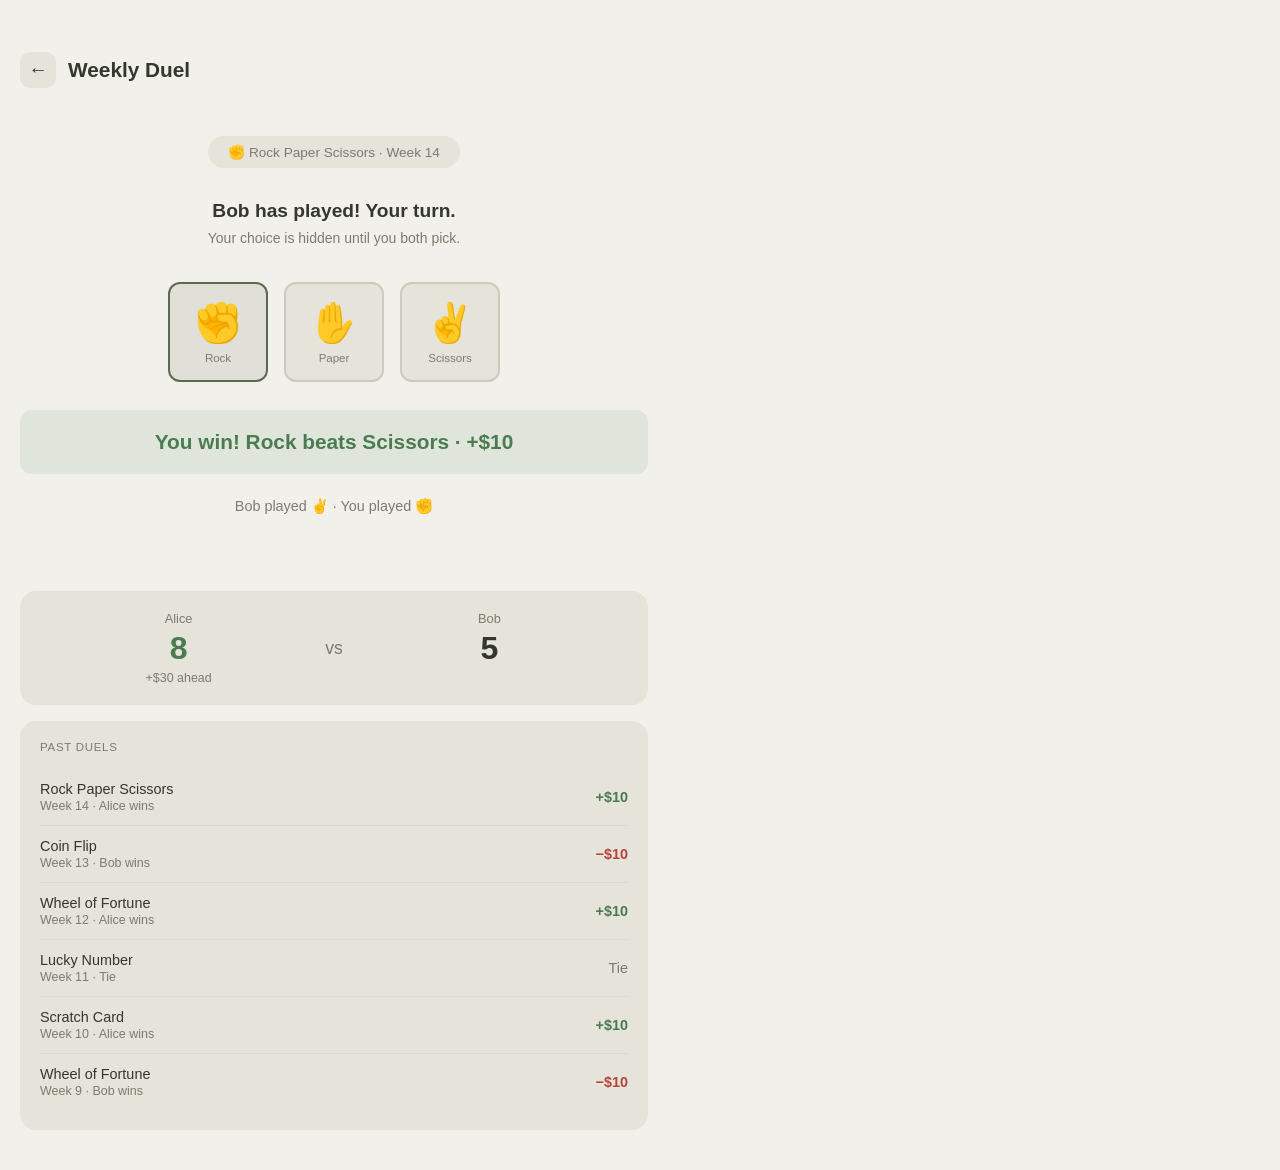
==== duel-screenshot.html @ cedc00c5 "feat: add duel history and score summary to Weekly Duel screen - Show win/loss record and running ba" ====
<!DOCTYPE html>
<html>
<head>
<meta charset="UTF-8">
<link rel="stylesheet" href="css/style.css">
<style>
  html, body { width: 668px; margin: 0; overflow: hidden; background: var(--bg); }
  .page { padding: 52px 20px 40px; }

  .game-badge {
    display: inline-block;
    background: var(--surface);
    border-radius: 20px;
    padding: 8px 20px;
    font-size: 0.85rem;
    color: var(--text-muted);
    margin-bottom: 32px;
  }
  .duel-game { text-align: center; margin-bottom: 24px; }
  .duel-game .lead { font-size: 1.2rem; font-weight: 600; margin-bottom: 8px; }
  .duel-game .sub { font-size: 0.875rem; color: var(--text-muted); margin-bottom: 36px; }
  .rps-choice { flex-direction: column; gap: 6px; height: 100px; width: 100px; font-size: 2.4rem; }
  .rps-choice span { font-size: 0.72rem; color: var(--text-muted); }
  .rps-choices { gap: 16px; margin: 0 0 28px; }
  .duel-result { font-size: 1.3rem; padding: 20px 24px; margin: 0 0 24px; }
  .reveal { font-size: 0.9rem; color: var(--text-muted); margin-bottom: 32px; }

  .score-card {
    background: var(--surface);
    border-radius: var(--radius);
    padding: 20px 24px;
    margin-bottom: 16px;
    display: flex;
    justify-content: space-between;
    align-items: center;
    text-align: center;
  }
  .score-player { flex: 1; }
  .score-player-name { font-size: 0.8rem; color: var(--text-muted); margin-bottom: 4px; }
  .score-player-val { font-size: 2rem; font-weight: 700; }
  .score-player-val.winning { color: var(--green); }
  .score-vs { font-size: 1.1rem; color: var(--text-muted); padding: 0 12px; }
  .score-note { font-size: 0.78rem; color: var(--text-muted); margin-top: 4px; }

  .duel-history {
    background: var(--surface);
    border-radius: var(--radius);
    padding: 20px;
  }
  .duel-history-label {
    font-size: 0.72rem; letter-spacing: 0.06em; text-transform: uppercase;
    color: var(--text-muted); margin-bottom: 16px;
  }
  .history-row {
    display: flex; justify-content: space-between; align-items: center;
    padding: 12px 0; border-bottom: 1px solid var(--surface-2);
    font-size: 0.9rem;
  }
  .history-row:last-child { border-bottom: none; }
  .history-game { color: var(--text); font-weight: 500; }
  .history-date { color: var(--text-muted); font-size: 0.78rem; margin-top: 2px; }
  .result-win { color: var(--green); font-weight: 600; }
  .result-loss { color: var(--red); font-weight: 600; }
  .result-tie { color: var(--text-muted); font-weight: 500; }
</style>
</head>
<body>
<div class="page">
  <div class="screen-header">
    <button class="btn-icon">←</button>
    <h2>Weekly Duel</h2>
  </div>

  <div class="duel-game">
    <div class="game-badge">✊ Rock Paper Scissors · Week 14</div>
    <p class="lead">Bob has played! Your turn.</p>
    <p class="sub">Your choice is hidden until you both pick.</p>
    <div class="rps-choices">
      <div class="rps-choice selected">✊<span>Rock</span></div>
      <div class="rps-choice">✋<span>Paper</span></div>
      <div class="rps-choice">✌️<span>Scissors</span></div>
    </div>
    <div class="duel-result win" style="background:rgba(74,124,80,0.1);color:#4a7c50">You win! Rock beats Scissors · +$10</div>
    <p class="reveal">Bob played ✌️ · You played ✊</p>
  </div>

  <div class="score-card">
    <div class="score-player">
      <div class="score-player-name">Alice</div>
      <div class="score-player-val winning">8</div>
      <div class="score-note">+$30 ahead</div>
    </div>
    <div class="score-vs">vs</div>
    <div class="score-player">
      <div class="score-player-name">Bob</div>
      <div class="score-player-val">5</div>
      <div class="score-note">&nbsp;</div>
    </div>
  </div>

  <div class="duel-history">
    <div class="duel-history-label">Past Duels</div>
    <div class="history-row">
      <div><div class="history-game">Rock Paper Scissors</div><div class="history-date">Week 14 · Alice wins</div></div>
      <div class="result-win">+$10</div>
    </div>
    <div class="history-row">
      <div><div class="history-game">Coin Flip</div><div class="history-date">Week 13 · Bob wins</div></div>
      <div class="result-loss">−$10</div>
    </div>
    <div class="history-row">
      <div><div class="history-game">Wheel of Fortune</div><div class="history-date">Week 12 · Alice wins</div></div>
      <div class="result-win">+$10</div>
    </div>
    <div class="history-row">
      <div><div class="history-game">Lucky Number</div><div class="history-date">Week 11 · Tie</div></div>
      <div class="result-tie">Tie</div>
    </div>
    <div class="history-row">
      <div><div class="history-game">Scratch Card</div><div class="history-date">Week 10 · Alice wins</div></div>
      <div class="result-win">+$10</div>
    </div>
    <div class="history-row">
      <div><div class="history-game">Wheel of Fortune</div><div class="history-date">Week 9 · Bob wins</div></div>
      <div class="result-loss">−$10</div>
    </div>
  </div>
</div>
</body>
</html>
---- css/style.css ----
* { margin: 0; padding: 0; box-sizing: border-box; }

:root {
  --bg: #f2f0eb;
  --surface: #e6e3da;
  --surface-2: #dddad0;
  --surface-3: #ccc9be;
  --accent: #5c6b4f;
  --accent-soft: rgba(92, 107, 79, 0.12);
  --text: #33372c;
  --text-muted: #7c7b6f;
  --green: #4a7c50;
  --green-soft: rgba(74, 124, 80, 0.1);
  --red: #b5453a;
  --red-soft: rgba(181, 69, 58, 0.08);
  --gold: #8b6914;
  --radius: 16px;
  --radius-sm: 12px;
}

body {
  font-family: -apple-system, BlinkMacSystemFont, 'SF Pro Display', 'SF Pro Text', 'Segoe UI', Roboto, sans-serif;
  background: var(--bg);
  color: var(--text);
  min-height: 100dvh;
  -webkit-font-smoothing: antialiased;
}

/* Splash */
.splash {
  position: fixed; top: 0; left: 0; right: 0; bottom: 0;
  background: var(--bg);
  display: flex; align-items: center; justify-content: center;
  z-index: 200;
  transition: opacity 0.5s ease-out;
}
.splash.fade-out { opacity: 0; pointer-events: none; }
.splash-content { text-align: center; }
.splash-icon {
  width: 80px; height: 80px;
  border-radius: 20px;
  animation: splashBounce 0.6s ease-in-out infinite alternate;
}
.splash-title {
  font-size: 1.8rem; font-weight: 700; color: var(--text);
  margin-top: 16px; letter-spacing: -0.5px;
}
.splash-sub {
  font-size: 0.9rem; color: var(--text-muted);
  margin-top: 8px; font-style: italic;
}
@keyframes splashBounce {
  0% { transform: translateY(0) scale(1); }
  100% { transform: translateY(-12px) scale(1.05); }
}

/* Screens */
.screen {
  display: none; padding: 24px 20px; max-width: 480px; margin: 0 auto;
  background: var(--bg); min-height: 100dvh;
}
.screen.active { display: block; }
.screen.slide-in-right { animation: slideInRight 0.3s ease-out; }

/* During swipe: both screens visible, layered */
.screen.swipe-base {
  display: block !important;
  position: fixed; top: 0; left: 0; right: 0; bottom: 0;
  overflow-y: auto; z-index: 1;
  background: var(--bg);
}
.screen.swipe-top {
  display: block !important;
  position: fixed; top: 0; left: 0; right: 0; bottom: 0;
  overflow-y: auto; z-index: 10;
  background: var(--bg);
  box-shadow: -4px 0 20px rgba(0,0,0,0.12);
  will-change: transform;
}

@keyframes slideInRight {
  from { transform: translateX(100%); }
  to { transform: translateX(0); }
}
@keyframes slideOutRight {
  from { transform: translateX(0); }
  to { transform: translateX(100%); }
}

/* Auth */
.auth-container {
  display: flex; flex-direction: column; align-items: center;
  justify-content: center; min-height: 80dvh; text-align: center;
}
.auth-container h1 { font-size: 2.4rem; font-weight: 700; margin-bottom: 8px; letter-spacing: -0.5px; }
.subtitle { color: var(--text-muted); margin-bottom: 40px; font-size: 1.05rem; font-weight: 400; }

/* Buttons */
.btn {
  padding: 16px 24px; border: none; border-radius: var(--radius);
  font-size: 1rem; font-weight: 600; cursor: pointer; width: 100%;
  transition: opacity 0.2s, transform 0.1s;
}
.btn:active { opacity: 0.7; transform: scale(0.98); }
.btn-primary { background: var(--accent); color: white; }
.btn-accent { background: var(--text); color: var(--bg); font-weight: 600; border-radius: 24px; }

/* Balance card */
.balance-card {
  background: var(--surface);
  border-radius: 20px;
  padding: 32px 24px 24px;
  text-align: center;
  margin-bottom: 16px;
  box-shadow: 0 2px 12px rgba(0,0,0,0.04);
}
.balance-label { color: var(--text-muted); font-size: 0.9rem; margin-bottom: 8px; font-weight: 500; }
.balance-amount { font-size: 3.2rem; font-weight: 700; letter-spacing: -1.5px; line-height: 1; }
.balance-amount.positive { color: var(--green); }
.balance-amount.negative { color: var(--red); }
.balance-quote {
  margin-top: 12px; font-size: 0.8rem; color: var(--text-muted);
  font-style: italic; line-height: 1.4;
}

.balance-breakdown {
  margin-top: 16px; padding-top: 16px;
  border-top: 1px solid var(--surface-2);
  display: flex; flex-wrap: wrap; gap: 6px 16px;
  justify-content: center;
}
.balance-breakdown .currency-line {
  font-size: 0.85rem; font-weight: 600; white-space: nowrap;
}
.balance-breakdown .currency-line.positive { color: var(--green); }
.balance-breakdown .currency-line.negative { color: var(--red); }
.balance-hint {
  margin-top: 10px; font-size: 0.7rem; color: var(--text-muted);
}

/* On This Day — Polaroid card */
.otd-polaroid {
  background: #fff;
  border-radius: 4px;
  padding: 16px 16px 20px;
  margin-bottom: 16px;
  box-shadow: 0 2px 12px rgba(0,0,0,0.08), 0 1px 3px rgba(0,0,0,0.06);
  transform: rotate(-0.8deg);
  max-width: 320px;
  margin-left: auto;
  margin-right: auto;
  position: relative;
  animation: otdFadeIn 0.4s ease-out;
}
.otd-polaroid::before {
  content: '';
  position: absolute;
  top: -8px; left: 50%;
  transform: translateX(-50%) rotate(2deg);
  width: 60px; height: 18px;
  background: rgba(200, 190, 150, 0.4);
  border-radius: 1px;
}
.otd-top {
  display: flex;
  justify-content: space-between;
  align-items: center;
  margin-bottom: 14px;
}
.otd-tag {
  font-size: 0.6rem;
  color: #b08840;
  text-transform: uppercase;
  letter-spacing: 1.5px;
  font-weight: 700;
}
.otd-dismiss {
  background: none; border: none;
  color: #ccc; font-size: 0.85rem;
  cursor: pointer; padding: 4px;
}
.otd-desc {
  font-size: 1.1rem;
  font-weight: 600;
  color: #2a2a2a;
  letter-spacing: -0.2px;
}
.otd-details {
  display: flex;
  justify-content: space-between;
  align-items: baseline;
  margin-top: 8px;
}
.otd-date {
  font-size: 0.8rem;
  color: #999;
  font-style: italic;
}
.otd-amount {
  font-size: 1rem;
  font-weight: 700;
  color: #666;
}
@keyframes otdFadeIn {
  from { opacity: 0; transform: rotate(-0.8deg) translateY(-10px); }
  to { opacity: 1; transform: rotate(-0.8deg) translateY(0); }
}

/* Duel banner */
.duel-banner {
  background: linear-gradient(135deg, #c5cdb8, #a8b89a);
  border-radius: 20px; padding: 18px 20px; margin-bottom: 20px;
  display: flex; align-items: center; justify-content: space-between;
}
.duel-banner p { font-weight: 600; font-size: 0.95rem; color: #2e3328; }
.duel-banner .btn {
  width: auto; padding: 10px 24px; font-size: 0.85rem;
  background: #33372c; color: #f2f0eb; border-radius: 24px; font-weight: 600;
}

/* Forms */
.form { display: flex; flex-direction: column; gap: 16px; }
.form input, .form select {
  padding: 16px; border-radius: var(--radius-sm);
  border: none;
  background: var(--surface); color: var(--text); font-size: 1rem;
  outline: none; transition: box-shadow 0.2s;
}
.form input:focus, .form select:focus { box-shadow: 0 0 0 2px var(--accent); }
.form input::placeholder { color: var(--text-muted); }
.row { display: flex; gap: 8px; }
.row input { flex: 1; }
.row select { width: 110px; font-weight: 600; text-align: center; }

/* Toggle */
.toggle-group { display: flex; flex-direction: column; gap: 8px; }
.toggle-group label {
  font-size: 0.8rem; color: var(--text-muted);
  text-transform: uppercase; letter-spacing: 0.5px; font-weight: 600;
}
.toggle {
  display: flex; background: var(--surface); border-radius: var(--radius-sm);
  overflow: hidden; padding: 3px;
}
.toggle-btn {
  flex: 1; padding: 10px; border: none; background: transparent;
  color: var(--text-muted); font-size: 0.85rem; cursor: pointer;
  transition: all 0.2s; border-radius: 10px; font-weight: 500;
}
.toggle-btn.active { background: var(--surface-2); color: var(--text); font-weight: 600; }

/* Entry type toggle */
#entry-type .toggle-btn.active { background: var(--accent); color: white; }

/* Split options (4-button grid) */
.split-options {
  display: grid; grid-template-columns: 1fr 1fr; gap: 8px;
}
.split-option {
  padding: 14px 10px; border-radius: var(--radius-sm);
  background: var(--surface); border: 2px solid transparent;
  color: var(--text-muted); font-size: 0.82rem; cursor: pointer;
  transition: all 0.2s; text-align: center; line-height: 1.3;
}
.split-option.active {
  border-color: var(--accent); color: var(--text);
  background: var(--accent-soft);
}
.split-option:active { transform: scale(0.97); }

/* History list */
.history-list { list-style: none; padding-bottom: 80px; }
.history-list li {
  position: relative;
  overflow: hidden;
  border-radius: var(--radius-sm);
  margin-bottom: 8px;
  box-shadow: 0 1px 4px rgba(0,0,0,0.03);
}
.swipe-content {
  background: var(--surface);
  padding: 16px;
  display: flex; align-items: center;
  gap: 14px;
  position: relative;
  z-index: 2;
  transition: transform 0.2s ease-out;
  touch-action: pan-y;
}
.swipe-delete {
  position: absolute;
  right: 0; top: 0; bottom: 0; left: 0;
  background: var(--red);
  color: white;
  display: flex; align-items: center; justify-content: flex-end;
  padding-right: 24px;
  pointer-events: none;
  font-size: 0.8rem; font-weight: 600;
  z-index: 1;
}

.entry-icon {
  width: 40px; height: 40px;
  border-radius: var(--radius-sm);
  display: flex; align-items: center; justify-content: center;
  font-size: 0.9rem; font-weight: 700;
  flex-shrink: 0;
  background: var(--surface-2);
}
.entry-icon.expense { color: var(--text-muted); }
.entry-icon.payment { color: var(--green); }
.entry-icon.duel { color: var(--gold); }

.entry-info { flex: 1; min-width: 0; }
.entry-desc {
  font-size: 0.95rem; font-weight: 500;
  white-space: nowrap; overflow: hidden; text-overflow: ellipsis;
  color: var(--text);
}
.entry-meta { font-size: 0.75rem; color: var(--text-muted); margin-top: 3px; }
.entry-amount { font-weight: 700; font-size: 0.95rem; text-align: right; white-space: nowrap; }
.entry-amount.credit { color: var(--green); }
.entry-amount.debit { color: var(--red); }

/* Mood animations */
@keyframes chaosPulse {
  0%, 100% { box-shadow: 0 0 20px rgba(255,0,0,0.1); }
  50% { box-shadow: 0 0 40px rgba(255,0,0,0.25); }
}
@keyframes chaosShake {
  0%, 100% { transform: translateX(0); }
  25% { transform: translateX(-1.5px); }
  75% { transform: translateX(1.5px); }
}
@keyframes emojiBurst {
  0% { opacity: 0; transform: translateY(0) rotate(0deg) scale(0.5); }
  20% { opacity: 0.8; transform: translateY(-80px) rotate(10deg) scale(1); }
  100% { opacity: 0; transform: translateY(-500px) rotate(30deg) scale(0.8); }
}

.entry-type { display: none; }

/* FAB */
.fab {
  position: fixed; bottom: 32px; right: 24px;
  width: 73px; height: 73px; border-radius: 50%;
  background: var(--accent); color: white;
  border: none; font-size: 2.2rem; cursor: pointer;
  padding: 0; line-height: 1; text-align: center;
  box-shadow: 0 4px 16px rgba(92, 107, 79, 0.3);
  display: flex; align-items: center; justify-content: center;
  transition: transform 0.2s;
  z-index: 10; line-height: 1;
  padding-bottom: env(safe-area-inset-bottom);
}
.fab:active { transform: scale(0.9); }

/* Screen header */
.screen-header {
  display: flex; align-items: center; gap: 12px; margin-bottom: 28px;
}
.screen-header h2 { margin-bottom: 0; font-size: 1.3rem; font-weight: 700; }
.btn-icon {
  width: 36px; height: 36px; border-radius: 10px;
  background: var(--surface); border: none;
  color: var(--text); font-size: 1.2rem; cursor: pointer;
  display: flex; align-items: center; justify-content: center;
}

/* Section headers */
.section-title {
  font-size: 0.8rem; color: var(--text-muted);
  text-transform: uppercase; letter-spacing: 1px;
  font-weight: 600; margin-bottom: 12px;
}

/* Dashboard header */
.dashboard-header {
  display: flex; justify-content: space-between; align-items: center;
  margin-bottom: 20px;
}
.header-actions {
  display: flex; gap: 4px;
}
.app-title {
  font-size: 1.4rem; font-weight: 700; letter-spacing: -0.3px;
}

/* Settings */
.settings-group { display: flex; flex-direction: column; gap: 6px; }
.settings-label { font-size: 0.95rem; font-weight: 600; }
.settings-hint { font-size: 0.8rem; color: var(--text-muted); }
.settings-input {
  padding: 14px 16px; border-radius: var(--radius-sm);
  border: none; background: var(--surface); color: var(--text);
  font-size: 1rem; outline: none; margin-top: 4px;
}
.settings-input:focus { box-shadow: 0 0 0 2px var(--accent); }
.btn-small {
  padding: 10px 20px; margin-top: 6px; width: auto;
  align-self: flex-start; border-radius: 10px;
  background: var(--accent); color: white; font-weight: 600;
  font-size: 0.85rem; border: none; cursor: pointer;
}
.btn-secondary {
  background: var(--surface-2); color: var(--text);
}
.btn-logout {
  background: transparent; color: var(--red);
  border: 1px solid var(--red); border-radius: var(--radius);
}
.btn-logout:active { background: var(--red-soft); }

/* Pull to refresh */
.pull-indicator {
  text-align: center;
  padding: 0;
  max-height: 0;
  overflow: hidden;
  transition: max-height 0.2s, padding 0.2s;
  color: var(--text-muted);
  font-size: 0.8rem;
  font-weight: 500;
}
.pull-indicator.pulling {
  max-height: 50px;
  padding: 12px 0;
}
.pull-indicator.refreshing {
  max-height: 50px;
  padding: 12px 0;
}

/* Settle up */
.settle-list { display: flex; flex-direction: column; gap: 10px; }
.settle-row {
  display: flex; justify-content: space-between; align-items: center;
  background: var(--surface); border-radius: var(--radius-sm);
  padding: 14px 16px;
}
.settle-currency { display: flex; flex-direction: column; }
.settle-amount-text { font-size: 1.1rem; font-weight: 700; color: var(--text); }
.settle-cur-code { font-size: 0.75rem; color: var(--text-muted); margin-top: 2px; }
.settle-btn { width: auto; padding: 8px 20px; font-size: 0.85rem; }
.settle-divider {
  height: 1px; background: var(--surface-2);
  margin: 20px 0;
}
.settle-all-section { text-align: center; }
.settle-all-label {
  font-size: 0.8rem; color: var(--text-muted);
  text-transform: uppercase; letter-spacing: 0.5px;
  font-weight: 600; margin-bottom: 8px;
}
.settle-all-total {
  font-size: 1.8rem; font-weight: 700; color: var(--text);
  margin-bottom: 4px;
}
.settle-all-hint {
  font-size: 0.75rem; color: var(--text-muted);
  margin-bottom: 16px;
}
.settle-all-btn { width: 100%; }

/* Insights */
.time-filter {
  display: flex; background: var(--surface-2); border-radius: var(--radius-sm);
  padding: 3px; margin-bottom: 20px;
}
.time-btn {
  flex: 1; padding: 10px; border: none; background: transparent;
  color: var(--text-muted); font-size: 0.85rem; cursor: pointer;
  border-radius: 10px; font-weight: 500; transition: all 0.2s;
}
.time-btn.active { background: var(--accent); color: white; font-weight: 600; }

.insight-card {
  background: var(--surface); border-radius: var(--radius);
  padding: 20px; margin-bottom: 16px;
}
.insight-card h3 {
  font-size: 0.75rem; text-transform: uppercase; letter-spacing: 1px;
  color: var(--text-muted); margin-bottom: 14px; font-weight: 600;
}
.cat-row {
  display: flex; align-items: center; gap: 8px; margin-bottom: 10px;
}
.cat-icon { font-size: 1rem; width: 24px; text-align: center; }
.cat-name { font-size: 0.82rem; width: 90px; color: var(--text); }
.cat-bar-wrap { flex: 1; height: 18px; background: var(--surface-2); border-radius: 6px; overflow: hidden; }
.cat-bar { height: 100%; border-radius: 6px; background: var(--accent); }
.cat-amount { font-size: 0.78rem; font-weight: 600; width: 60px; text-align: right; color: var(--text); }

.trend-chart {
  display: flex; align-items: flex-end; gap: 4px; height: 100px;
  margin-bottom: 24px; padding-top: 16px;
}
.trend-bar {
  flex: 1; border-radius: 4px 4px 0 0; min-height: 4px;
  background: var(--accent); position: relative;
}
.trend-bar .t-label {
  position: absolute; bottom: -18px; left: 50%; transform: translateX(-50%);
  font-size: 0.55rem; color: var(--text-muted); white-space: nowrap;
}
.trend-bar .t-val {
  position: absolute; top: -16px; left: 50%; transform: translateX(-50%);
  font-size: 0.58rem; font-weight: 600; color: var(--accent); white-space: nowrap;
}

.country-row {
  display: flex; align-items: center; gap: 10px; margin-bottom: 8px;
}
.country-flag { font-size: 1.1rem; }
.country-name { font-size: 0.85rem; flex: 1; }
.country-amount { font-size: 0.85rem; font-weight: 600; }

.stat-row {
  display: flex; justify-content: space-between; align-items: center;
  padding: 10px 0; border-bottom: 1px solid var(--surface-2);
}
.stat-row:last-child { border-bottom: none; }
.stat-label { font-size: 0.82rem; color: var(--text-muted); }
.stat-value { font-size: 0.85rem; font-weight: 600; }

/* Utilities */
.hidden { display: none !important; }
h2 { margin-bottom: 16px; }
h3 { font-size: 0.8rem; color: var(--text-muted); margin-bottom: 14px;
  text-transform: uppercase; letter-spacing: 1px; font-weight: 600; }

/* Delete button */
.btn-delete {
  background: transparent;
  color: var(--red);
  border: 1px solid var(--red);
  margin-top: 8px;
  border-radius: var(--radius);
}
.btn-delete:active { background: var(--red-soft); }

/* Duel game styles */
.duel-game { text-align: center; padding: 20px 0; }
.duel-game h2 { font-size: 1.5rem; margin-bottom: 20px; }

/* Duel score card */
.duel-score-card {
  display: flex; align-items: center; justify-content: space-between;
  background: var(--surface); border-radius: var(--radius);
  padding: 20px 24px; margin: 16px 0;
  text-align: center;
}
.duel-score-player { flex: 1; }
.duel-score-name { font-size: 0.8rem; color: var(--text-muted); margin-bottom: 4px; }
.duel-score-val { font-size: 2rem; font-weight: 700; }
.duel-score-val.winning { color: var(--green); }
.duel-score-vs { font-size: 1.1rem; color: var(--text-muted); padding: 0 12px; }
.duel-score-note { font-size: 0.78rem; color: var(--text-muted); margin-top: 4px; min-height: 1em; }

/* Duel history */
.duel-history-section {
  background: var(--surface); border-radius: var(--radius); padding: 20px; margin-bottom: 24px;
}
.duel-history-label {
  font-size: 0.72rem; letter-spacing: 0.06em; text-transform: uppercase;
  color: var(--text-muted); margin-bottom: 16px;
}
.history-row {
  display: flex; justify-content: space-between; align-items: center;
  padding: 12px 0; border-bottom: 1px solid var(--surface-2); font-size: 0.9rem;
}
.history-row:last-child { border-bottom: none; }
.history-game { font-weight: 500; }
.history-date { font-size: 0.78rem; color: var(--text-muted); margin-top: 2px; }
.result-win { color: var(--green); font-weight: 600; }
.result-loss { color: var(--red); font-weight: 600; }
.result-tie { color: var(--text-muted); font-weight: 500; }
.duel-result {
  font-size: 1.4rem; font-weight: 700; margin: 20px 0;
  padding: 16px; border-radius: var(--radius-sm);
  background: var(--surface);
}
.duel-result.win { background: var(--green-soft); color: var(--green); }
.duel-result.loss { background: var(--red-soft); color: var(--red); }
.duel-result.tie { background: var(--accent-soft); color: var(--text); }

/* Coin flip */
.coin {
  width: 120px; height: 120px; border-radius: 50%;
  background: linear-gradient(135deg, #ffd60a, #ff9f0a);
  display: flex; align-items: center; justify-content: center;
  font-size: 2rem; font-weight: 700; margin: 30px auto;
  color: #000;
}
.coin.flipping { animation: coinFlip 1s ease-out; }
@keyframes coinFlip {
  0% { transform: rotateY(0); }
  100% { transform: rotateY(1800deg); }
}

/* Wheel */
.wheel-container { position: relative; width: 280px; height: 280px; margin: 20px auto; }
.wheel { width: 100%; height: 100%; border-radius: 50%; }
.wheel-pointer {
  position: absolute; top: -10px; left: 50%; transform: translateX(-50%);
  width: 0; height: 0;
  border-left: 12px solid transparent; border-right: 12px solid transparent;
  border-top: 24px solid var(--red); z-index: 1;
}

/* RPS */
.rps-choices { display: flex; gap: 12px; justify-content: center; margin: 20px 0; }
.rps-choice {
  width: 80px; height: 80px; border-radius: var(--radius-sm);
  background: var(--surface); border: 2px solid var(--surface-3);
  font-size: 2.5rem; cursor: pointer; display: flex;
  align-items: center; justify-content: center;
  transition: all 0.2s;
}
.rps-choice.selected { border-color: var(--accent); background: var(--accent-soft); }
.rps-choice:active { transform: scale(0.93); }

/* Lucky Number */
.number-grid {
  display: grid; grid-template-columns: repeat(5, 1fr);
  gap: 8px; max-width: 300px; margin: 20px auto;
}
.number-btn {
  padding: 12px; border-radius: var(--radius-sm); background: var(--surface);
  border: 2px solid var(--surface-3); color: var(--text);
  font-size: 1.2rem; font-weight: 600; cursor: pointer; transition: all 0.2s;
}
.number-btn.selected { border-color: var(--accent); background: var(--accent-soft); }
.number-btn.target { border-color: var(--green); background: var(--green); color: var(--bg); }

/* Scratch Card */
.scratch-card {
  width: 200px; height: 140px; margin: 20px auto;
  border-radius: var(--radius-sm); position: relative; overflow: hidden;
  cursor: pointer; user-select: none;
}
.scratch-card canvas {
  position: absolute; top: 0; left: 0; width: 100%; height: 100%;
}
.scratch-value {
  display: flex; align-items: center; justify-content: center;
  width: 100%; height: 100%; font-size: 2rem; font-weight: 700;
  background: var(--surface);
}
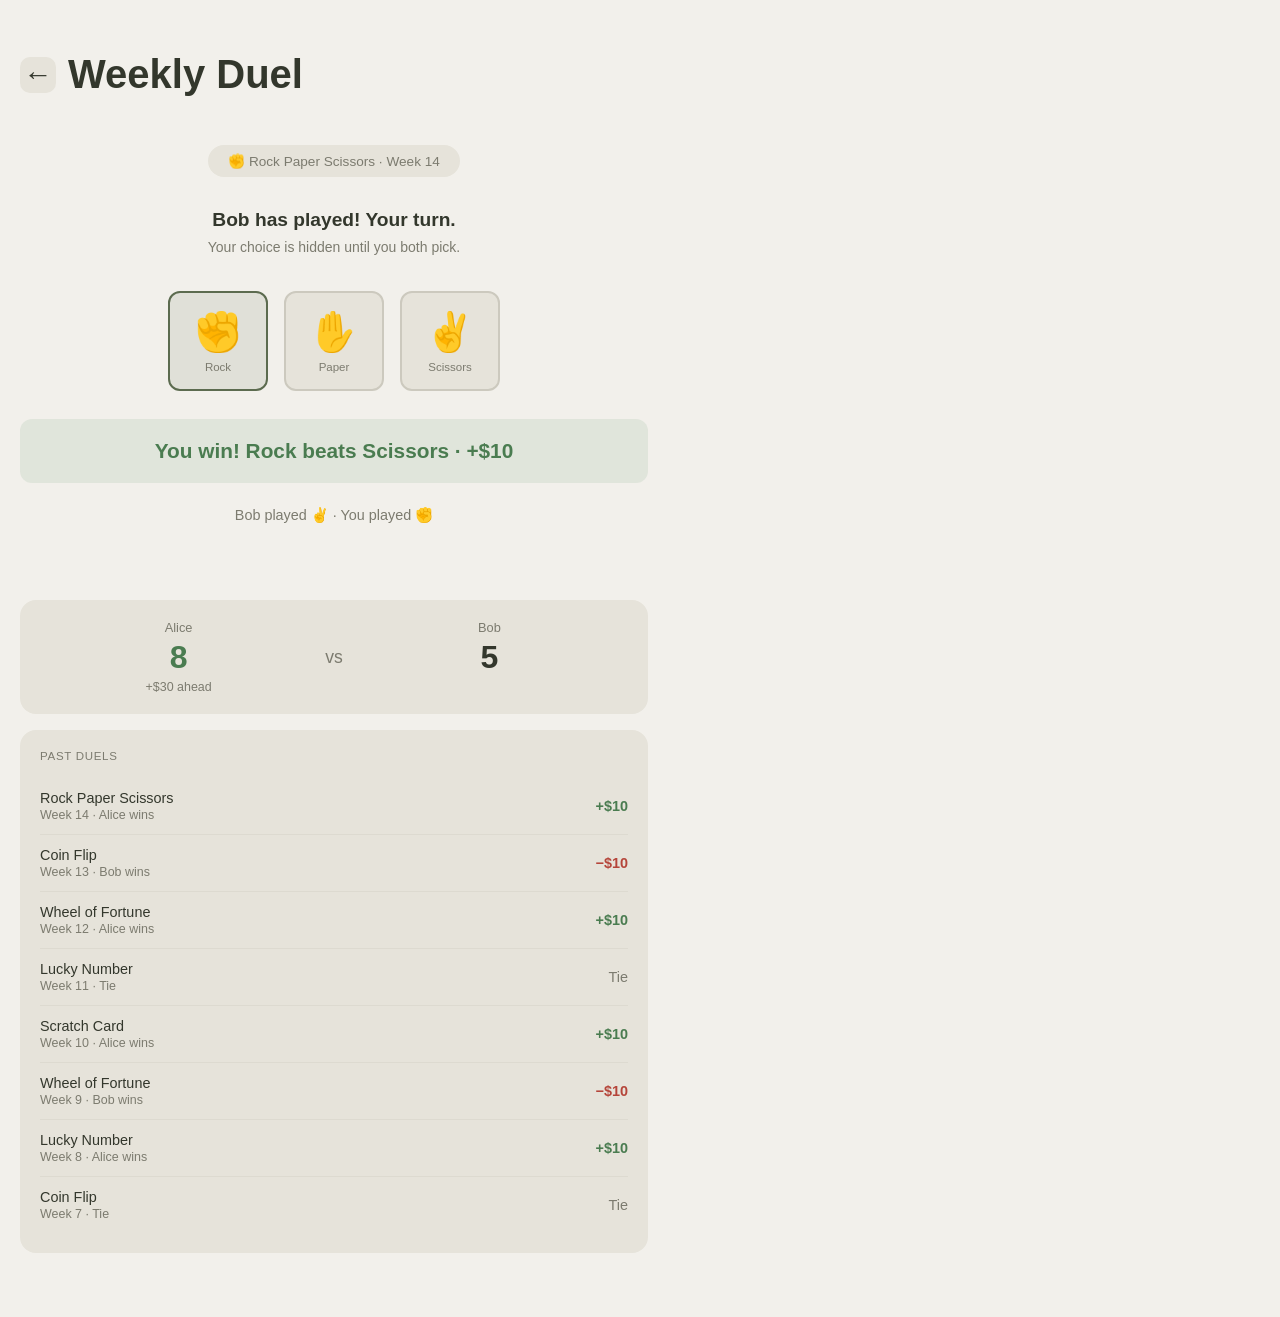
==== commit c38779da: "docs: normalize all screenshots to 668×1380, fix duel title size - Dashboard: 3 history items (cut U" ====
--- a/duel-screenshot.html
+++ b/duel-screenshot.html
@@ -6,15 +6,9 @@
 <style>
   html, body { width: 668px; margin: 0; overflow: hidden; background: var(--bg); }
   .page { padding: 52px 20px 40px; }
-
   .game-badge {
-    display: inline-block;
-    background: var(--surface);
-    border-radius: 20px;
-    padding: 8px 20px;
-    font-size: 0.85rem;
-    color: var(--text-muted);
-    margin-bottom: 32px;
+    display: inline-block; background: var(--surface); border-radius: 20px;
+    padding: 8px 20px; font-size: 0.85rem; color: var(--text-muted); margin-bottom: 32px;
   }
   .duel-game { text-align: center; margin-bottom: 24px; }
   .duel-game .lead { font-size: 1.2rem; font-weight: 600; margin-bottom: 8px; }
@@ -24,44 +18,29 @@
   .rps-choices { gap: 16px; margin: 0 0 28px; }
   .duel-result { font-size: 1.3rem; padding: 20px 24px; margin: 0 0 24px; }
   .reveal { font-size: 0.9rem; color: var(--text-muted); margin-bottom: 32px; }
-
-  .score-card {
-    background: var(--surface);
-    border-radius: var(--radius);
-    padding: 20px 24px;
-    margin-bottom: 16px;
-    display: flex;
-    justify-content: space-between;
-    align-items: center;
-    text-align: center;
+  .duel-score-card {
+    display: flex; align-items: center; justify-content: space-between;
+    background: var(--surface); border-radius: var(--radius);
+    padding: 20px 24px; margin-bottom: 16px; text-align: center;
   }
-  .score-player { flex: 1; }
-  .score-player-name { font-size: 0.8rem; color: var(--text-muted); margin-bottom: 4px; }
-  .score-player-val { font-size: 2rem; font-weight: 700; }
-  .score-player-val.winning { color: var(--green); }
-  .score-vs { font-size: 1.1rem; color: var(--text-muted); padding: 0 12px; }
-  .score-note { font-size: 0.78rem; color: var(--text-muted); margin-top: 4px; }
-
-  .duel-history {
-    background: var(--surface);
-    border-radius: var(--radius);
-    padding: 20px;
-  }
-  .duel-history-label {
-    font-size: 0.72rem; letter-spacing: 0.06em; text-transform: uppercase;
-    color: var(--text-muted); margin-bottom: 16px;
-  }
-  .history-row {
-    display: flex; justify-content: space-between; align-items: center;
-    padding: 12px 0; border-bottom: 1px solid var(--surface-2);
-    font-size: 0.9rem;
-  }
+  .duel-score-player { flex: 1; }
+  .duel-score-name { font-size: 0.8rem; color: var(--text-muted); margin-bottom: 4px; }
+  .duel-score-val { font-size: 2rem; font-weight: 700; }
+  .duel-score-val.winning { color: var(--green); }
+  .duel-score-vs { font-size: 1.1rem; color: var(--text-muted); padding: 0 12px; }
+  .duel-score-note { font-size: 0.78rem; color: var(--text-muted); margin-top: 4px; min-height: 1em; }
+  .duel-history-section { background: var(--surface); border-radius: var(--radius); padding: 20px; margin-bottom: 24px; }
+  .duel-history-label { font-size: 0.72rem; letter-spacing: 0.06em; text-transform: uppercase; color: var(--text-muted); margin-bottom: 16px; }
+  .history-row { display: flex; justify-content: space-between; align-items: center; padding: 12px 0; border-bottom: 1px solid var(--surface-2); font-size: 0.9rem; }
   .history-row:last-child { border-bottom: none; }
-  .history-game { color: var(--text); font-weight: 500; }
-  .history-date { color: var(--text-muted); font-size: 0.78rem; margin-top: 2px; }
+  .history-game { font-weight: 500; }
+  .history-date { font-size: 0.78rem; color: var(--text-muted); margin-top: 2px; }
   .result-win { color: var(--green); font-weight: 600; }
   .result-loss { color: var(--red); font-weight: 600; }
   .result-tie { color: var(--text-muted); font-weight: 500; }
+  /* Match header title pixel size to real app screenshots (captured at 2x) */
+  .screen-header h2 { font-size: 2.5rem !important; }
+  .btn-icon { font-size: 1.8rem !important; }
 </style>
 </head>
 <body>
@@ -84,21 +63,21 @@
     <p class="reveal">Bob played ✌️ · You played ✊</p>
   </div>
 
-  <div class="score-card">
-    <div class="score-player">
-      <div class="score-player-name">Alice</div>
-      <div class="score-player-val winning">8</div>
-      <div class="score-note">+$30 ahead</div>
+  <div class="duel-score-card">
+    <div class="duel-score-player">
+      <div class="duel-score-name">Alice</div>
+      <div class="duel-score-val winning">8</div>
+      <div class="duel-score-note">+$30 ahead</div>
     </div>
-    <div class="score-vs">vs</div>
-    <div class="score-player">
-      <div class="score-player-name">Bob</div>
-      <div class="score-player-val">5</div>
-      <div class="score-note">&nbsp;</div>
+    <div class="duel-score-vs">vs</div>
+    <div class="duel-score-player">
+      <div class="duel-score-name">Bob</div>
+      <div class="duel-score-val">5</div>
+      <div class="duel-score-note">&nbsp;</div>
     </div>
   </div>
 
-  <div class="duel-history">
+  <div class="duel-history-section">
     <div class="duel-history-label">Past Duels</div>
     <div class="history-row">
       <div><div class="history-game">Rock Paper Scissors</div><div class="history-date">Week 14 · Alice wins</div></div>
@@ -124,6 +103,14 @@
       <div><div class="history-game">Wheel of Fortune</div><div class="history-date">Week 9 · Bob wins</div></div>
       <div class="result-loss">−$10</div>
     </div>
+    <div class="history-row">
+      <div><div class="history-game">Lucky Number</div><div class="history-date">Week 8 · Alice wins</div></div>
+      <div class="result-win">+$10</div>
+    </div>
+    <div class="history-row">
+      <div><div class="history-game">Coin Flip</div><div class="history-date">Week 7 · Tie</div></div>
+      <div class="result-tie">Tie</div>
+    </div>
   </div>
 </div>
 </body>
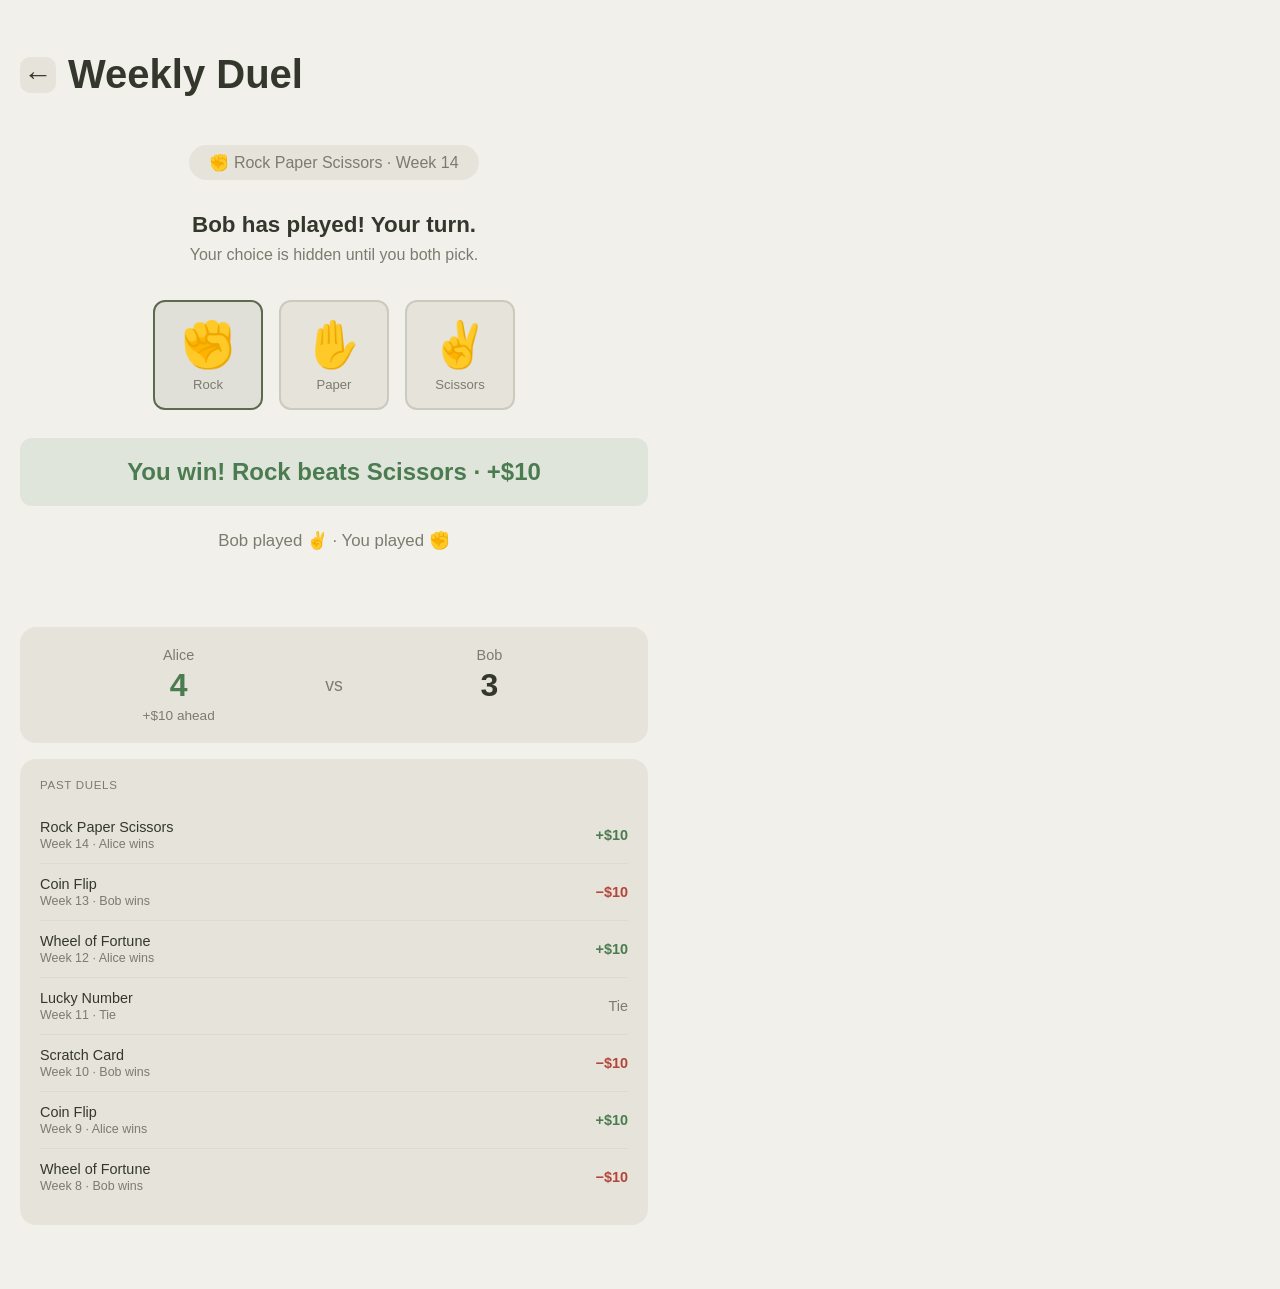
==== commit 8fe54e21: "docs: update duel screenshot — 4-3 score, fewer duels, larger text Co-Authored-By: Claude Sonnet 4.6" ====
--- a/duel-screenshot.html
+++ b/duel-screenshot.html
@@ -8,27 +8,27 @@
   .page { padding: 52px 20px 40px; }
   .game-badge {
     display: inline-block; background: var(--surface); border-radius: 20px;
-    padding: 8px 20px; font-size: 0.85rem; color: var(--text-muted); margin-bottom: 32px;
+    padding: 8px 20px; font-size: 1rem; color: var(--text-muted); margin-bottom: 32px;
   }
   .duel-game { text-align: center; margin-bottom: 24px; }
-  .duel-game .lead { font-size: 1.2rem; font-weight: 600; margin-bottom: 8px; }
-  .duel-game .sub { font-size: 0.875rem; color: var(--text-muted); margin-bottom: 36px; }
-  .rps-choice { flex-direction: column; gap: 6px; height: 100px; width: 100px; font-size: 2.4rem; }
-  .rps-choice span { font-size: 0.72rem; color: var(--text-muted); }
+  .duel-game .lead { font-size: 1.4rem; font-weight: 600; margin-bottom: 8px; }
+  .duel-game .sub { font-size: 1rem; color: var(--text-muted); margin-bottom: 36px; }
+  .rps-choice { flex-direction: column; gap: 6px; height: 110px; width: 110px; font-size: 2.8rem; }
+  .rps-choice span { font-size: 0.82rem; color: var(--text-muted); }
   .rps-choices { gap: 16px; margin: 0 0 28px; }
-  .duel-result { font-size: 1.3rem; padding: 20px 24px; margin: 0 0 24px; }
-  .reveal { font-size: 0.9rem; color: var(--text-muted); margin-bottom: 32px; }
+  .duel-result { font-size: 1.5rem; padding: 20px 24px; margin: 0 0 24px; }
+  .reveal { font-size: 1.05rem; color: var(--text-muted); margin-bottom: 32px; }
   .duel-score-card {
     display: flex; align-items: center; justify-content: space-between;
     background: var(--surface); border-radius: var(--radius);
     padding: 20px 24px; margin-bottom: 16px; text-align: center;
   }
   .duel-score-player { flex: 1; }
-  .duel-score-name { font-size: 0.8rem; color: var(--text-muted); margin-bottom: 4px; }
+  .duel-score-name { font-size: 0.9rem; color: var(--text-muted); margin-bottom: 4px; }
   .duel-score-val { font-size: 2rem; font-weight: 700; }
   .duel-score-val.winning { color: var(--green); }
   .duel-score-vs { font-size: 1.1rem; color: var(--text-muted); padding: 0 12px; }
-  .duel-score-note { font-size: 0.78rem; color: var(--text-muted); margin-top: 4px; min-height: 1em; }
+  .duel-score-note { font-size: 0.85rem; color: var(--text-muted); margin-top: 4px; min-height: 1em; }
   .duel-history-section { background: var(--surface); border-radius: var(--radius); padding: 20px; margin-bottom: 24px; }
   .duel-history-label { font-size: 0.72rem; letter-spacing: 0.06em; text-transform: uppercase; color: var(--text-muted); margin-bottom: 16px; }
   .history-row { display: flex; justify-content: space-between; align-items: center; padding: 12px 0; border-bottom: 1px solid var(--surface-2); font-size: 0.9rem; }
@@ -66,13 +66,13 @@
   <div class="duel-score-card">
     <div class="duel-score-player">
       <div class="duel-score-name">Alice</div>
-      <div class="duel-score-val winning">8</div>
-      <div class="duel-score-note">+$30 ahead</div>
+      <div class="duel-score-val winning">4</div>
+      <div class="duel-score-note">+$10 ahead</div>
     </div>
     <div class="duel-score-vs">vs</div>
     <div class="duel-score-player">
       <div class="duel-score-name">Bob</div>
-      <div class="duel-score-val">5</div>
+      <div class="duel-score-val">3</div>
       <div class="duel-score-note">&nbsp;</div>
     </div>
   </div>
@@ -96,20 +96,16 @@
       <div class="result-tie">Tie</div>
     </div>
     <div class="history-row">
-      <div><div class="history-game">Scratch Card</div><div class="history-date">Week 10 · Alice wins</div></div>
+      <div><div class="history-game">Scratch Card</div><div class="history-date">Week 10 · Bob wins</div></div>
+      <div class="result-loss">−$10</div>
+    </div>
+    <div class="history-row">
+      <div><div class="history-game">Coin Flip</div><div class="history-date">Week 9 · Alice wins</div></div>
       <div class="result-win">+$10</div>
     </div>
     <div class="history-row">
-      <div><div class="history-game">Wheel of Fortune</div><div class="history-date">Week 9 · Bob wins</div></div>
+      <div><div class="history-game">Wheel of Fortune</div><div class="history-date">Week 8 · Bob wins</div></div>
       <div class="result-loss">−$10</div>
-    </div>
-    <div class="history-row">
-      <div><div class="history-game">Lucky Number</div><div class="history-date">Week 8 · Alice wins</div></div>
-      <div class="result-win">+$10</div>
-    </div>
-    <div class="history-row">
-      <div><div class="history-game">Coin Flip</div><div class="history-date">Week 7 · Tie</div></div>
-      <div class="result-tie">Tie</div>
     </div>
   </div>
 </div>
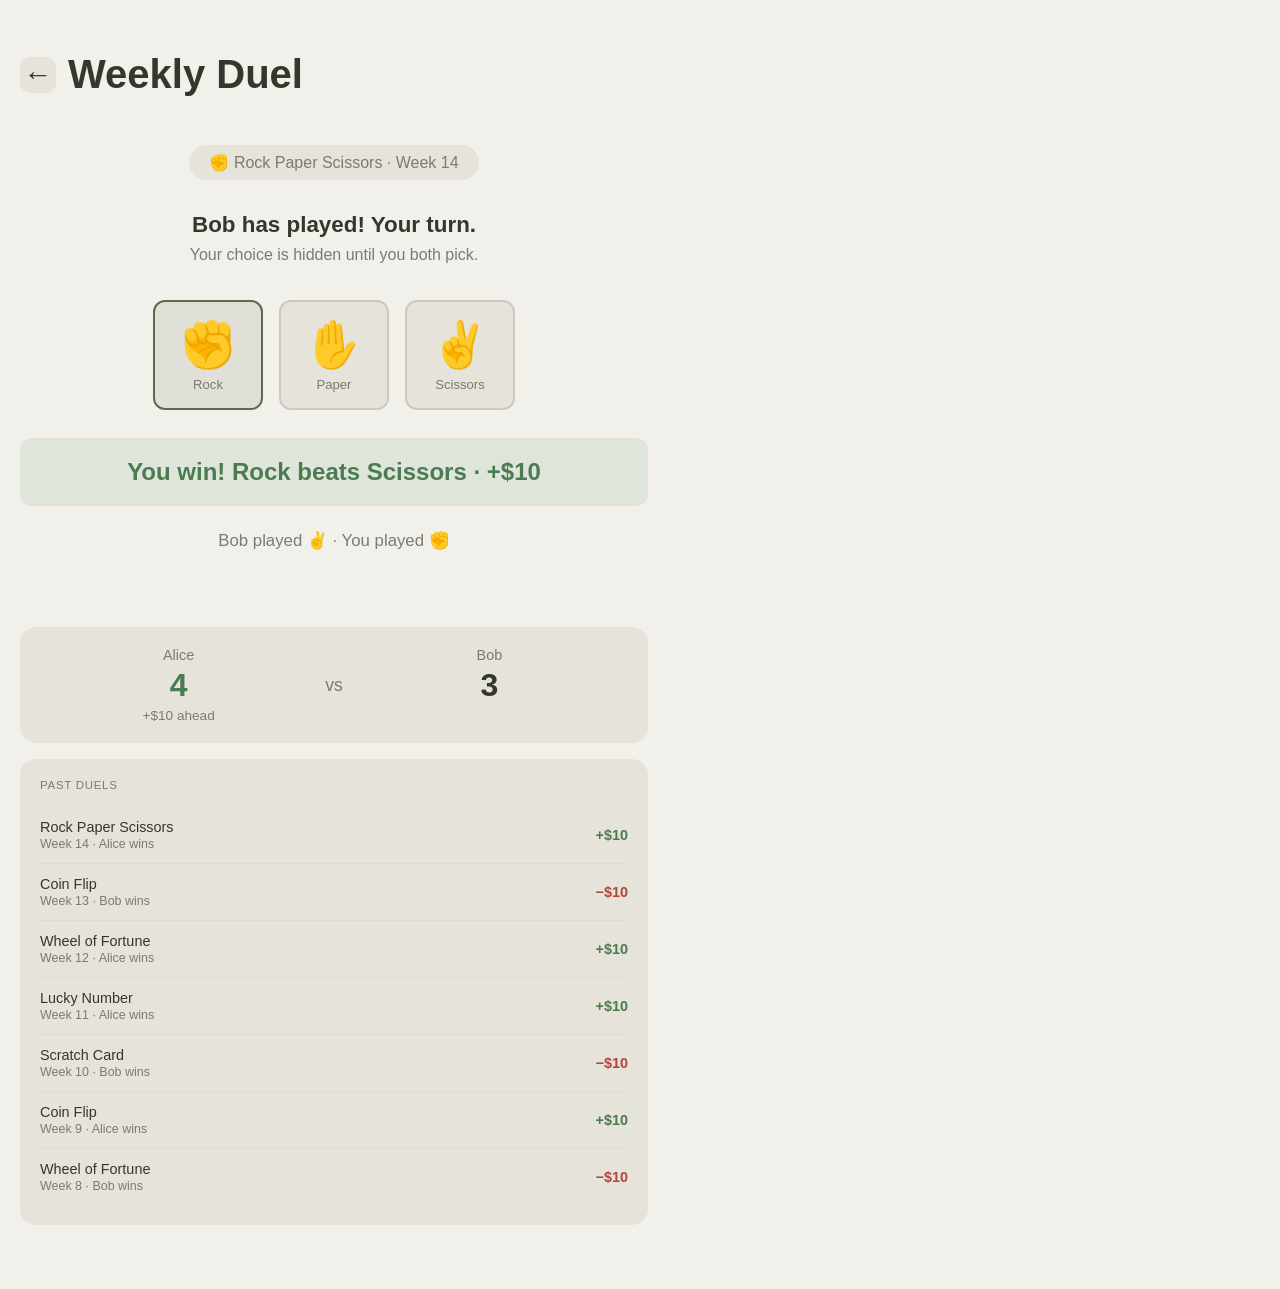
==== commit d1208568: "docs: fix duel history consistency — week 11 Alice wins for correct 4-3 score Co-Authored-By: Claude" ====
--- a/duel-screenshot.html
+++ b/duel-screenshot.html
@@ -92,8 +92,8 @@
       <div class="result-win">+$10</div>
     </div>
     <div class="history-row">
-      <div><div class="history-game">Lucky Number</div><div class="history-date">Week 11 · Tie</div></div>
-      <div class="result-tie">Tie</div>
+      <div><div class="history-game">Lucky Number</div><div class="history-date">Week 11 · Alice wins</div></div>
+      <div class="result-win">+$10</div>
     </div>
     <div class="history-row">
       <div><div class="history-game">Scratch Card</div><div class="history-date">Week 10 · Bob wins</div></div>
